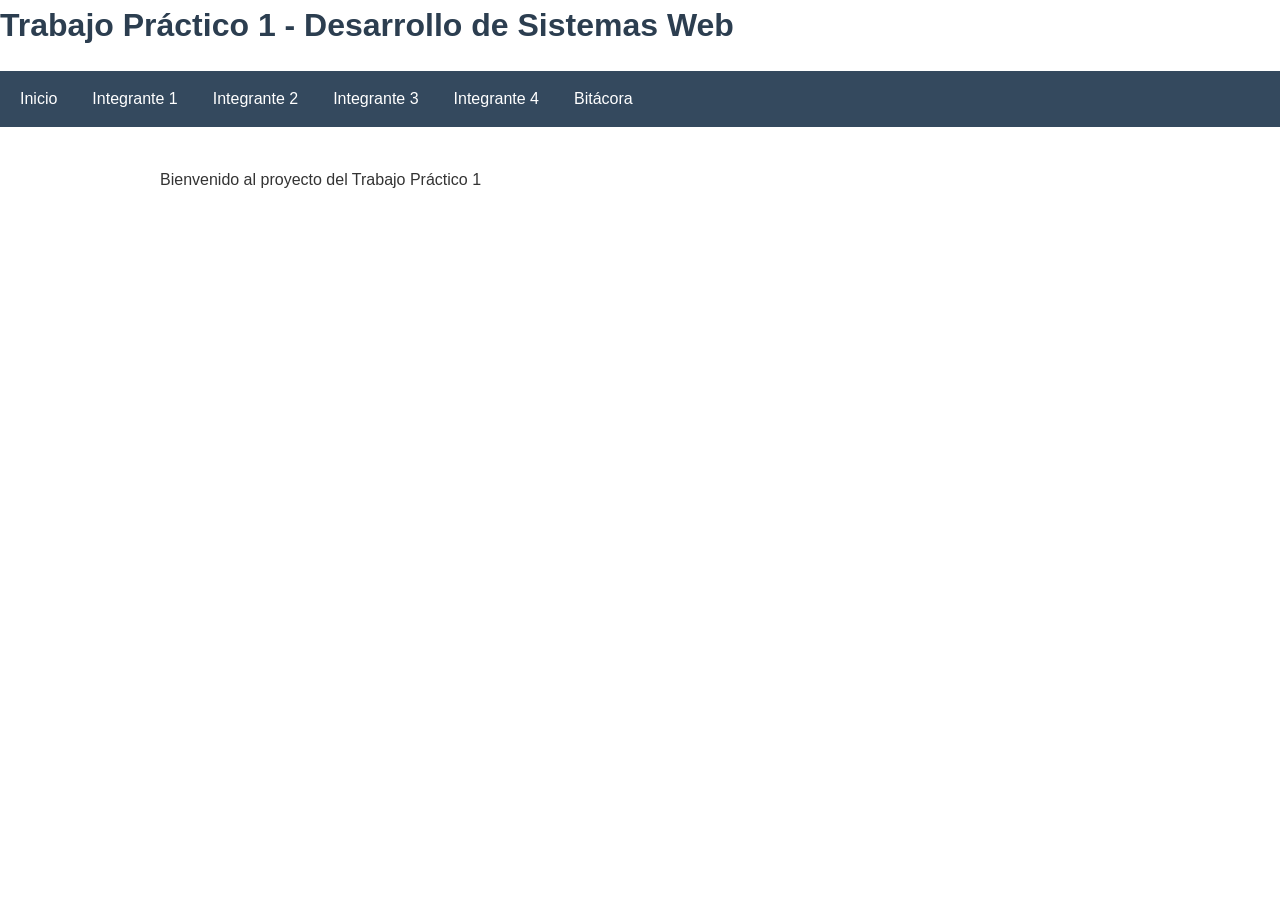
==== index.html @ bfe635d2 "chore: inicializa estructura del proyecto" ====
<!DOCTYPE html>
<html lang="es">
<head>
    <meta charset="UTF-8">
    <meta name="viewport" content="width=device-width, initial-scale=1.0">
    <title>TP1 - Desarrollo de Sistemas Web - Frontend</title>
    <link rel="stylesheet" href="css/style.css">
</head>
<body>
    <h1>Trabajo Práctico 1 - Desarrollo de Sistemas Web</h1>
    <nav>
        <ul>
            <li><a href="index.html">Inicio</a></li>
            <li><a href="integrante1.html">Integrante 1</a></li>
            <li><a href="integrante2.html">Integrante 2</a></li>
            <li><a href="integrante3.html">Integrante 3</a></li>
            <li><a href="integrante4.html">Integrante 4</a></li>
            <li><a href="bitacora.html">Bitácora</a></li>
        </ul>
    </nav>
    <main>
        <p>Bienvenido al proyecto del Trabajo Práctico 1</p>
    </main>
    <script src="js/script.js"></script>
</body>
</html>
---- css/style.css ----
/* Estilos generales */
* {
    margin: 0;
    padding: 0;
    box-sizing: border-box;
}

body {
    font-family: Arial, sans-serif;
    line-height: 1.6;
    color: #333;
}

h1 {
    color: #2c3e50;
    margin-bottom: 20px;
}

h2 {
    color: #34495e;
    margin-top: 20px;
    margin-bottom: 10px;
}

nav {
    background-color: #34495e;
    padding: 10px;
    margin-bottom: 20px;
}

nav ul {
    list-style: none;
    display: flex;
    flex-wrap: wrap;
}

nav li {
    margin-right: 15px;
}

nav a {
    color: white;
    text-decoration: none;
    padding: 5px 10px;
    display: inline-block;
}

nav a:hover {
    background-color: #2c3e50;
    border-radius: 3px;
}

main {
    max-width: 1000px;
    margin: 0 auto;
    padding: 20px;
}

p {
    margin-bottom: 15px;
}
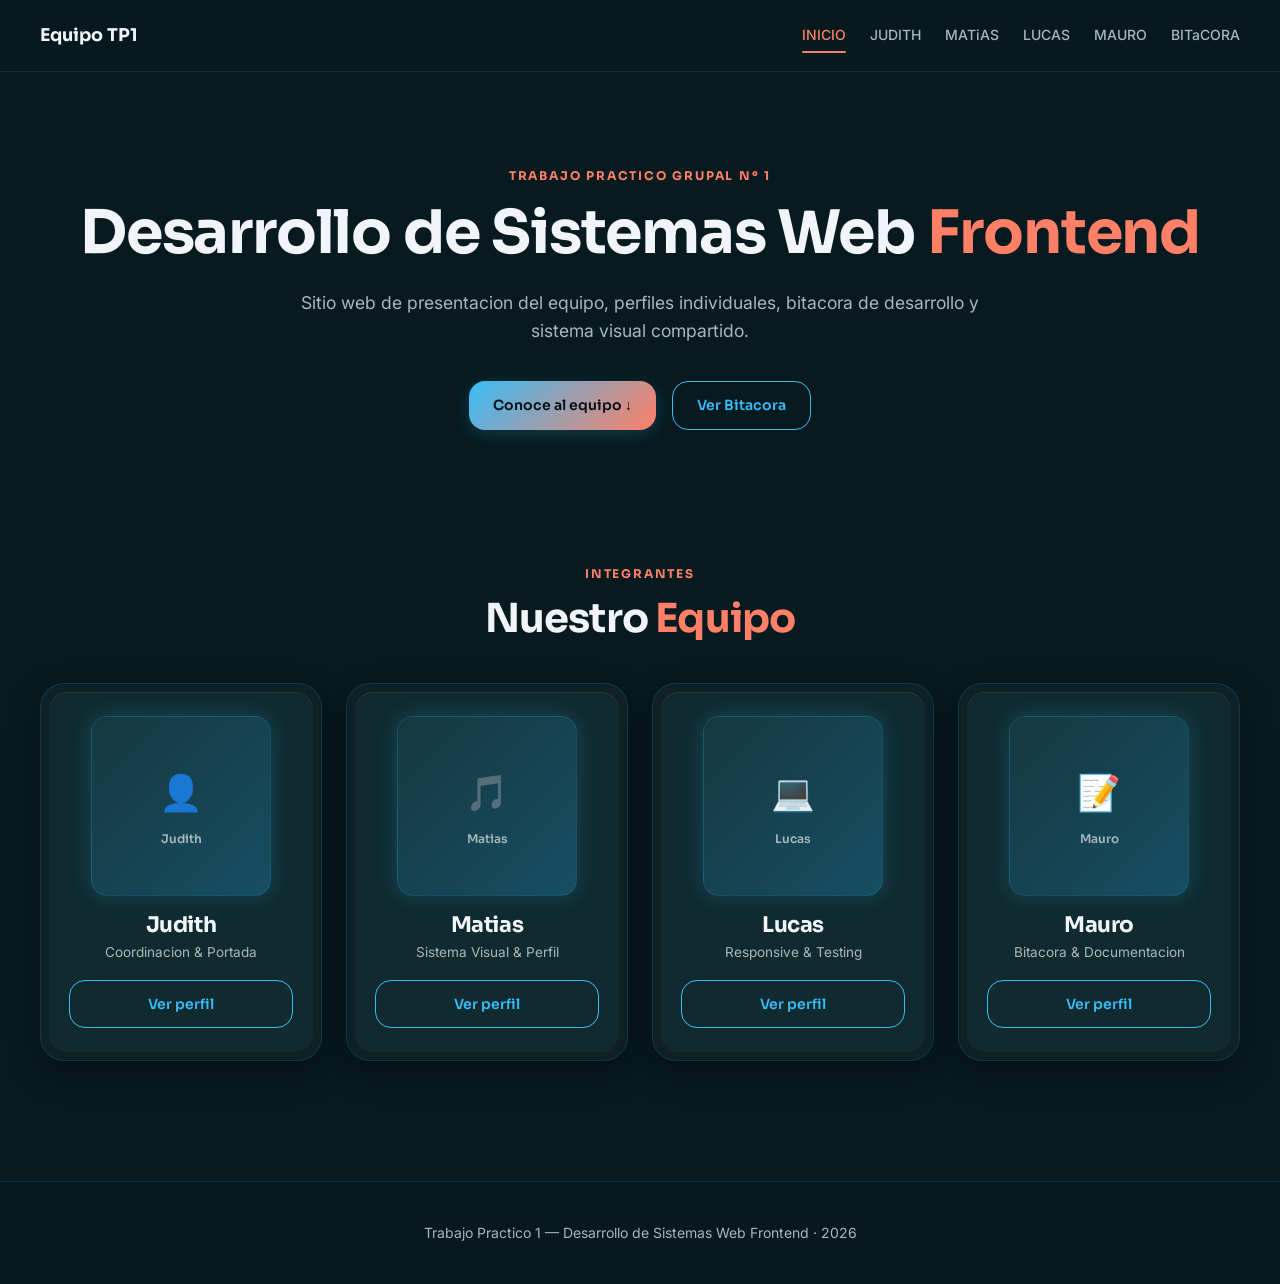
==== commit 439192bb: "style: agregar configuración general de css - Se añadieron los estilos globales del proyecto. - Se m" ====
--- a/index.html
+++ b/index.html
@@ -4,23 +4,141 @@
     <meta charset="UTF-8">
     <meta name="viewport" content="width=device-width, initial-scale=1.0">
     <title>TP1 - Desarrollo de Sistemas Web - Frontend</title>
+
+    <!-- Google Fonts preconnect & stylesheet links -->
+    <link rel="preconnect" href="https://fonts.googleapis.com">
+    <link rel="preconnect" href="https://fonts.gstatic.com" crossorigin>
+    <link href="https://fonts.googleapis.com/css2?family=Inter:wght@300;400;500;600;700&family=Sora:wght@400;600;700;800&display=swap" rel="stylesheet">
+
+    <!-- Estilos principales CSS -->
     <link rel="stylesheet" href="css/style.css">
 </head>
 <body>
-    <h1>Trabajo Práctico 1 - Desarrollo de Sistemas Web</h1>
-    <nav>
-        <ul>
-            <li><a href="index.html">Inicio</a></li>
-            <li><a href="integrante1.html">Integrante 1</a></li>
-            <li><a href="integrante2.html">Integrante 2</a></li>
-            <li><a href="integrante3.html">Integrante 3</a></li>
-            <li><a href="integrante4.html">Integrante 4</a></li>
-            <li><a href="bitacora.html">Bitácora</a></li>
-        </ul>
+
+    <!-- Navegacion Sticky Glass -->
+    <nav class="navbar">
+        <div class="container navbar-content">
+            <div class="nav-brand">
+                Equipo TP1
+            </div>
+            <div class="nav-links">
+                <a href="index.html" class="active">INICIO</a>
+                <a href="judith.html">JUDITH</a>
+                <a href="matias.html">MATiAS</a>
+                <a href="lucas.html">LUCAS</a>
+                <a href="mauro.html">MAURO</a>
+                <a href="bitacora.html">BITaCORA</a>
+            </div>
+        </div>
     </nav>
-    <main>
-        <p>Bienvenido al proyecto del Trabajo Práctico 1</p>
+
+    <!-- Contenido Principal -->
+    <main class="container">
+
+        <!-- Hero de Portada -->
+        <section class="hero-section">
+            <span class="eyebrow">Trabajo Practico Grupal nº 1</span>
+            <h1 class="hero-title">Desarrollo de Sistemas Web <span class="text-accent">Frontend</span></h1>
+            <p class="hero-description">
+                Sitio web de presentacion del equipo, perfiles individuales, bitacora de desarrollo y sistema visual compartido.
+            </p>
+            <div class="hero-actions">
+                <a href="#equipo" class="btn btn-primary">Conoce al equipo ↓</a>
+                <a href="bitacora.html" class="btn btn-secondary">Ver Bitacora</a>
+            </div>
+        </section>
+
+        <!-- Tarjetas del Equipo -->
+        <section id="equipo">
+            <div class="section-header section-header-center">
+                <span class="eyebrow">Integrantes</span>
+                <h2>Nuestro <span class="text-accent">Equipo</span></h2>
+            </div>
+
+            <div class="team-grid">
+
+                <!-- Tarjeta Integrante 1: Judith -->
+                <article class="double-bezel">
+                    <div class="double-bezel-inner member-card-content">
+                        <div class="member-avatar-slot">
+                            <!-- Si existe la imagen en img/judith.png o img/integrante1.png descomentar la etiqueta img -->
+                            <!-- <img src="img/judith.png" alt="Fotografia de Judith" class="member-avatar-img"> -->
+                            <div class="member-avatar-icon">👤</div>
+                            <span class="member-avatar-label">Judith</span>
+                        </div>
+                        <div>
+                            <h3 class="member-name">Judith</h3>
+                            <p class="member-role">Coordinacion & Portada</p>
+                        </div>
+                        <a href="judith.html" class="btn btn-secondary btn-full">Ver perfil</a>
+                    </div>
+                </article>
+
+                <!-- Tarjeta Integrante 2: Matias -->
+                <article class="double-bezel">
+                    <div class="double-bezel-inner member-card-content">
+                        <div class="member-avatar-slot">
+                            <!-- Si existe la imagen en img/matias.png o img/integrante2.png descomentar la etiqueta img -->
+                            <!-- <img src="img/matias.png" alt="Fotografia de Matias" class="member-avatar-img"> -->
+                            <div class="member-avatar-icon">🎵</div>
+                            <span class="member-avatar-label">Matias</span>
+                        </div>
+                        <div>
+                            <h3 class="member-name">Matias</h3>
+                            <p class="member-role">Sistema Visual & Perfil</p>
+                        </div>
+                        <a href="matias.html" class="btn btn-secondary btn-full">Ver perfil</a>
+                    </div>
+                </article>
+
+                <!-- Tarjeta Integrante 3: Lucas -->
+                <article class="double-bezel">
+                    <div class="double-bezel-inner member-card-content">
+                        <div class="member-avatar-slot">
+                            <!-- Si existe la imagen en img/lucas.png o img/integrante3.png descomentar la etiqueta img -->
+                            <!-- <img src="img/lucas.png" alt="Fotografia de Lucas" class="member-avatar-img"> -->
+                            <div class="member-avatar-icon">💻</div>
+                            <span class="member-avatar-label">Lucas</span>
+                        </div>
+                        <div>
+                            <h3 class="member-name">Lucas</h3>
+                            <p class="member-role">Responsive & Testing</p>
+                        </div>
+                        <a href="lucas.html" class="btn btn-secondary btn-full">Ver perfil</a>
+                    </div>
+                </article>
+
+                <!-- Tarjeta Integrante 4: Mauro -->
+                <article class="double-bezel">
+                    <div class="double-bezel-inner member-card-content">
+                        <div class="member-avatar-slot">
+                            <!-- Si existe la imagen en img/mauro.png o img/integrante4.png descomentar la etiqueta img -->
+                            <!-- <img src="img/mauro.png" alt="Fotografia de Mauro" class="member-avatar-img"> -->
+                            <div class="member-avatar-icon">📝</div>
+                            <span class="member-avatar-label">Mauro</span>
+                        </div>
+                        <div>
+                            <h3 class="member-name">Mauro</h3>
+                            <p class="member-role">Bitacora & Documentacion</p>
+                        </div>
+                        <a href="mauro.html" class="btn btn-secondary btn-full">Ver perfil</a>
+                    </div>
+                </article>
+
+            </div>
+        </section>
+
     </main>
+
+    <!-- Footer -->
+    <footer>
+        <div class="container footer-content">
+            <p class="footer-credits">
+                Trabajo Practico 1 — Desarrollo de Sistemas Web Frontend · 2026
+            </p>
+        </div>
+    </footer>
+
     <script src="js/script.js"></script>
 </body>
 </html>
--- a/css/style.css
+++ b/css/style.css
@@ -1,61 +1,513 @@
-/* Estilos generales */
-* {
+/* Imports de Google Fonts */
+@import url('https://fonts.googleapis.com/css2?family=Inter:wght@300;400;500;600;700&family=Sora:wght@400;600;700;800&display=swap');
+
+/* --------------------------------------------------------------------------
+   1. Variables globales (:root) — Tokens compartidos para todo el equipo
+   -------------------------------------------------------------------------- */
+:root {
+    /* Paleta de colores principal */
+    --color-bg: #071A1F;
+    --color-surface: #102A30;
+    --color-surface-hover: #163840;
+    --color-blue: #38BDF8;
+    --color-coral: #FF8066;
+    --color-text: #F1F5F9;
+    --color-text-secondary: #A7B8BA;
+    --color-blue-dark: #164E63;
+    --color-coral-dark: #C95F50;
+
+    /* Acentos & sombras */
+    --color-border: rgba(56, 189, 248, 0.15);
+    --color-border-subtle: rgba(241, 245, 249, 0.08);
+    --shadow-glow-blue: 0 0 25px rgba(56, 189, 248, 0.2);
+    --shadow-glow-coral: 0 0 25px rgba(255, 128, 102, 0.25);
+    --shadow-card: 0 12px 32px rgba(0, 0, 0, 0.35);
+
+    /* Tipografia */
+    --font-title: 'Sora', sans-serif;
+    --font-body: 'Inter', sans-serif;
+
+    /* Bordes y esquinas */
+    --radius-small: 8px;
+    --radius-medium: 16px;
+    --radius-large: 24px;
+    --radius-pill: 9999px;
+
+    /* Transiciones */
+    --transition-fast: 200ms ease;
+    --transition-normal: 300ms cubic-bezier(0.16, 1, 0.3, 1);
+    --transition-slow: 500ms cubic-bezier(0.16, 1, 0.3, 1);
+
+    /* Dimensiones */
+    --max-width: 1200px;
+    --navbar-height: 72px;
+}
+
+/* --------------------------------------------------------------------------
+   2. Reset & Estilos Base
+   -------------------------------------------------------------------------- */
+*, *::before, *::after {
     margin: 0;
     padding: 0;
     box-sizing: border-box;
 }
 
+html {
+    scroll-behavior: smooth;
+    scroll-padding-top: var(--navbar-height);
+    overflow-x: hidden;
+}
+
 body {
-    font-family: Arial, sans-serif;
+    background-color: var(--color-bg);
+    color: var(--color-text);
+    font-family: var(--font-body);
+    font-size: 16px;
     line-height: 1.6;
-    color: #333;
+    -webkit-font-smoothing: antialiased;
+    -moz-osx-font-smoothing: grayscale;
+    overflow-x: hidden;
+    min-height: 100dvh;
+}
+
+/* Seleccion de texto */
+::selection {
+    background-color: var(--color-blue);
+    color: var(--color-bg);
+}
+
+/* Contenedor principal responsive */
+.container {
+    width: min(90%, var(--max-width));
+    margin: 0 auto;
+}
+
+/* --------------------------------------------------------------------------
+   3. Tipografia & Jerarquia Compartida
+   -------------------------------------------------------------------------- */
+h1, h2, h3, h4, h5, h6 {
+    font-family: var(--font-title);
+    color: var(--color-text);
+    line-height: 1.2;
+    font-weight: 700;
+    letter-spacing: -0.02em;
 }
 
 h1 {
-    color: #2c3e50;
+    font-size: clamp(2.25rem, 5vw, 3.75rem);
+}
+
+h2 {
+    font-size: clamp(1.75rem, 3.5vw, 2.5rem);
+}
+
+h3 {
+    font-size: clamp(1.25rem, 2.5vw, 1.75rem);
+}
+
+p {
+    color: var(--color-text-secondary);
+}
+
+a {
+    color: inherit;
+    text-decoration: none;
+}
+
+.text-accent {
+    color: var(--color-coral);
+}
+
+.text-blue {
+    color: var(--color-blue);
+}
+
+/* Etiquetas destacadas (Eyebrow / Badges) */
+.eyebrow {
+    display: inline-flex;
+    align-items: center;
+    gap: 8px;
+    font-family: var(--font-title);
+    font-size: 0.75rem;
+    font-weight: 700;
+    text-transform: uppercase;
+    letter-spacing: 0.15em;
+    color: var(--color-coral);
+    margin-bottom: 12px;
+}
+
+/* --------------------------------------------------------------------------
+   4. Componente Navbar (Sticky & Glass)
+   -------------------------------------------------------------------------- */
+.navbar {
+    position: sticky;
+    top: 0;
+    z-index: 100;
+    height: var(--navbar-height);
+    background-color: rgba(7, 26, 31, 0.85);
+    backdrop-filter: blur(16px);
+    -webkit-backdrop-filter: blur(16px);
+    border-bottom: 1px solid var(--color-border);
+    transition: background-color var(--transition-fast);
+}
+
+.navbar-content {
+    display: flex;
+    align-items: center;
+    justify-content: space-between;
+    height: 100%;
+}
+
+.nav-brand {
+    font-family: var(--font-title);
+    font-weight: 700;
+    font-size: 1.1rem;
+    color: var(--color-text);
+}
+
+.nav-back {
+    display: inline-flex;
+    align-items: center;
+    gap: 8px;
+    font-family: var(--font-title);
+    font-size: 0.875rem;
+    font-weight: 600;
+    color: var(--color-blue);
+    padding: 8px 16px;
+    border-radius: var(--radius-pill);
+    border: 1px solid rgba(56, 189, 248, 0.25);
+    background-color: rgba(56, 189, 248, 0.05);
+    transition: all var(--transition-fast);
+}
+
+.nav-back:hover {
+    background-color: var(--color-blue-dark);
+    color: var(--color-text);
+    border-color: var(--color-blue);
+    transform: translateX(-3px);
+}
+
+.nav-links {
+    display: flex;
+    align-items: center;
+    gap: 24px;
+    list-style: none;
+}
+
+.nav-links a {
+    font-family: var(--font-body);
+    font-size: 0.875rem;
+    font-weight: 500;
+    color: var(--color-text-secondary);
+    transition: color var(--transition-fast);
+    position: relative;
+    padding: 4px 0;
+}
+
+.nav-links a:hover,
+.nav-links a.active {
+    color: var(--color-coral);
+}
+
+.nav-links a::after {
+    content: '';
+    position: absolute;
+    bottom: -2px;
+    left: 0;
+    width: 0%;
+    height: 2px;
+    background-color: var(--color-coral);
+    border-radius: 2px;
+    transition: width var(--transition-fast);
+}
+
+.nav-links a:hover::after,
+.nav-links a.active::after {
+    width: 100%;
+}
+
+/* --------------------------------------------------------------------------
+   5. Botones (CTA Architecture)
+   -------------------------------------------------------------------------- */
+.btn {
+    display: inline-flex;
+    align-items: center;
+    justify-content: center;
+    gap: 10px;
+    padding: 12px 24px;
+    border-radius: var(--radius-medium);
+    font-family: var(--font-title);
+    font-size: 0.875rem;
+    font-weight: 600;
+    cursor: pointer;
+    border: none;
+    outline: none;
+    transition: transform var(--transition-fast), box-shadow var(--transition-fast), background var(--transition-fast);
+}
+
+.btn-primary {
+    background: linear-gradient(135deg, var(--color-blue), var(--color-coral));
+    color: #040F13;
+    box-shadow: 0 4px 16px rgba(56, 189, 248, 0.2);
+}
+
+.btn-primary:hover {
+    transform: translateY(-2px);
+    box-shadow: var(--shadow-glow-coral);
+}
+
+.btn-secondary {
+    background: transparent;
+    color: var(--color-blue);
+    border: 1px solid var(--color-blue);
+}
+
+.btn-secondary:hover {
+    background-color: var(--color-blue-dark);
+    color: var(--color-text);
+}
+
+.btn-full {
+    width: 100%;
+}
+
+/* --------------------------------------------------------------------------
+   6. Secciones Generales & Double-Bezel Cards
+   -------------------------------------------------------------------------- */
+section {
+    padding: 80px 0;
+    position: relative;
+}
+
+.section-header {
+    margin-bottom: 40px;
+}
+
+.section-header-center {
+    text-align: center;
+}
+
+.section-header h2 span {
+    color: var(--color-coral);
+}
+
+/* Hero en Portada */
+.hero-section {
+    text-align: center;
+    padding: 90px 0 50px 0;
+}
+
+.hero-title {
     margin-bottom: 20px;
 }
 
-h2 {
-    color: #34495e;
-    margin-top: 20px;
-    margin-bottom: 10px;
-}
-
-nav {
-    background-color: #34495e;
-    padding: 10px;
-    margin-bottom: 20px;
-}
-
-nav ul {
-    list-style: none;
+.hero-description {
+    max-width: 680px;
+    margin: 0 auto 36px auto;
+    font-size: 1.1rem;
+}
+
+.hero-actions {
     display: flex;
+    gap: 16px;
+    justify-content: center;
     flex-wrap: wrap;
 }
 
-nav li {
-    margin-right: 15px;
-}
-
-nav a {
-    color: white;
-    text-decoration: none;
-    padding: 5px 10px;
-    display: inline-block;
-}
-
-nav a:hover {
-    background-color: #2c3e50;
-    border-radius: 3px;
-}
-
-main {
-    max-width: 1000px;
-    margin: 0 auto;
-    padding: 20px;
-}
-
-p {
-    margin-bottom: 15px;
-}
+/* Arquitectura "Double-Bezel" para contenedores premium */
+.double-bezel {
+    background-color: rgba(255, 255, 255, 0.03);
+    border: 1px solid var(--color-border);
+    border-radius: var(--radius-large);
+    padding: 8px;
+    box-shadow: var(--shadow-card);
+    transition: border-color var(--transition-normal);
+}
+
+.double-bezel-inner {
+    background-color: var(--color-surface);
+    border-radius: calc(var(--radius-large) - 6px);
+    padding: 32px;
+    box-shadow: inset 0 1px 1px rgba(255, 255, 255, 0.08);
+}
+
+/* --------------------------------------------------------------------------
+   7. Tarjetas de Integrantes (Reutilizable en Portada / Equipo)
+   -------------------------------------------------------------------------- */
+.team-grid {
+    display: grid;
+    grid-template-columns: repeat(auto-fit, minmax(250px, 1fr));
+    gap: 24px;
+}
+
+.member-card-content {
+    display: flex;
+    flex-direction: column;
+    align-items: center;
+    text-align: center;
+    padding: 24px 20px;
+    gap: 16px;
+}
+
+.member-avatar-slot {
+    width: 100%;
+    aspect-ratio: 1 / 1;
+    max-width: 180px;
+    border-radius: var(--radius-medium);
+    overflow: hidden;
+    background: linear-gradient(135deg, var(--color-surface-hover), var(--color-blue-dark));
+    border: 1px solid var(--color-border);
+    display: flex;
+    flex-direction: column;
+    align-items: center;
+    justify-content: center;
+    gap: 8px;
+    box-shadow: var(--shadow-glow-blue);
+    transition: transform var(--transition-normal), border-color var(--transition-normal);
+}
+
+.member-avatar-slot:hover {
+    transform: scale(1.03);
+    border-color: var(--color-coral);
+}
+
+.member-avatar-img {
+    width: 100%;
+    height: 100%;
+    object-fit: cover;
+    display: block;
+}
+
+.member-avatar-icon {
+    font-size: 2.2rem;
+    color: var(--color-blue);
+}
+
+.member-avatar-label {
+    font-family: var(--font-title);
+    font-size: 0.75rem;
+    font-weight: 600;
+    color: var(--color-text-secondary);
+}
+
+.member-name {
+    font-size: 1.35rem;
+    margin-bottom: 4px;
+}
+
+.member-role {
+    font-size: 0.85rem;
+    color: var(--color-text-secondary);
+}
+
+/* --------------------------------------------------------------------------
+   8. Footer Compartido
+   -------------------------------------------------------------------------- */
+footer {
+    border-top: 1px solid var(--color-border);
+    background-color: rgba(7, 26, 31, 0.95);
+    padding: 40px 0;
+    margin-top: 40px;
+}
+
+.footer-content {
+    display: flex;
+    flex-direction: column;
+    align-items: center;
+    justify-content: center;
+    gap: 20px;
+    text-align: center;
+}
+
+.btn-top {
+    display: inline-flex;
+    align-items: center;
+    gap: 8px;
+    font-family: var(--font-title);
+    font-size: 0.85rem;
+    font-weight: 600;
+    color: var(--color-coral);
+    padding: 10px 20px;
+    border-radius: var(--radius-pill);
+    border: 1px solid var(--color-coral);
+    background-color: transparent;
+    transition: all var(--transition-fast);
+    cursor: pointer;
+}
+
+.btn-top:hover {
+    background-color: var(--color-coral-dark);
+    color: var(--color-text);
+    transform: translateY(-3px);
+}
+
+.footer-credits {
+    font-size: 0.875rem;
+    color: var(--color-text-secondary);
+}
+
+/* --------------------------------------------------------------------------
+   9. Breakpoints Generales (400px, 900px, 1200px)
+   -------------------------------------------------------------------------- */
+
+/* Desktop Amplio (>= 1200px) */
+@media (min-width: 1200px) {
+    .container {
+        width: 1200px;
+    }
+}
+
+/* Tablet / Movil Grande (<= 900px) */
+@media (max-width: 900px) {
+    section {
+        padding: 60px 0;
+    }
+
+    .hero-section {
+        padding: 60px 0 36px 0;
+    }
+
+    .nav-links {
+        gap: 16px;
+    }
+}
+
+/* Movil Pequeño (<= 400px) */
+@media (max-width: 400px) {
+    :root {
+        --navbar-height: 64px;
+    }
+
+    body {
+        font-size: 15px;
+    }
+
+    section {
+        padding: 44px 0;
+    }
+
+    .hero-section {
+        padding: 44px 0 24px 0;
+    }
+
+    .container {
+        width: 92%;
+    }
+
+    .nav-back {
+        padding: 6px 12px;
+        font-size: 0.78rem;
+    }
+
+    .nav-links {
+        gap: 8px;
+    }
+
+    .nav-links a {
+        font-size: 0.75rem;
+    }
+
+    .double-bezel-inner {
+        padding: 20px 16px;
+    }
+}
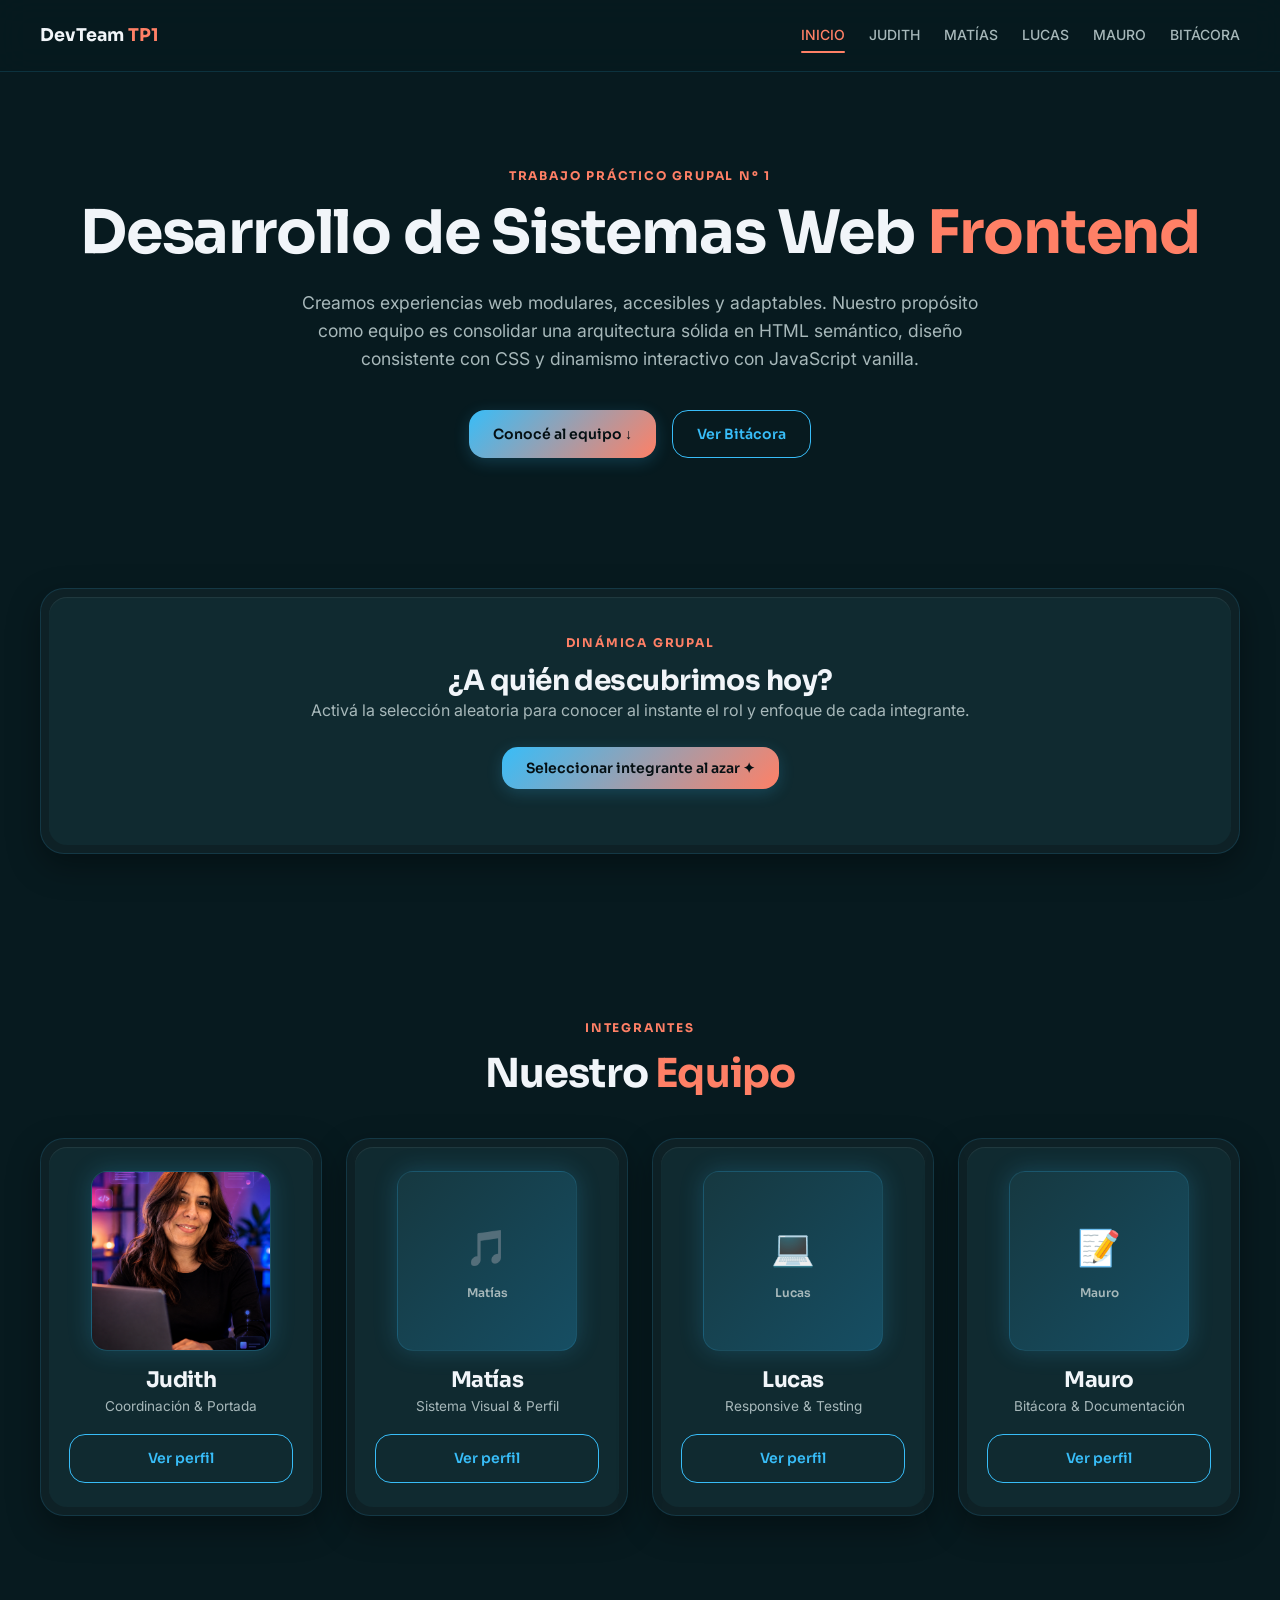
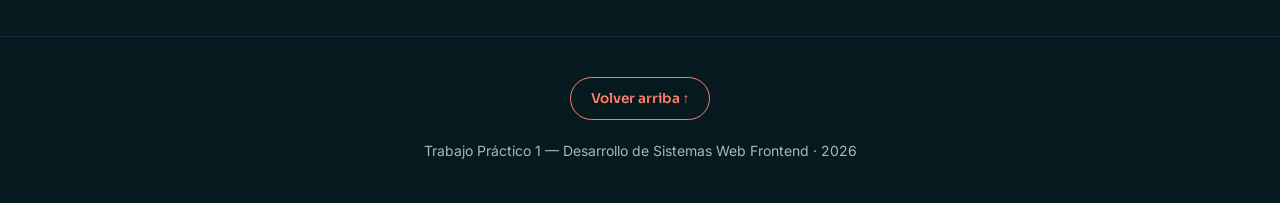
==== commit e4ec5d67: "feat: incorpora maquetacion de portada y perfil individual de Judith con logica JS" ====
--- a/index.html
+++ b/index.html
@@ -3,31 +3,29 @@
 <head>
     <meta charset="UTF-8">
     <meta name="viewport" content="width=device-width, initial-scale=1.0">
-    <title>TP1 - Desarrollo de Sistemas Web - Frontend</title>
+    <title>DevTeam | Desarrollo de Sistemas Web - Frontend</title>
 
-    <!-- Google Fonts preconnect & stylesheet links -->
+    <!-- Google Fonts -->
     <link rel="preconnect" href="https://fonts.googleapis.com">
     <link rel="preconnect" href="https://fonts.gstatic.com" crossorigin>
     <link href="https://fonts.googleapis.com/css2?family=Inter:wght@300;400;500;600;700&family=Sora:wght@400;600;700;800&display=swap" rel="stylesheet">
 
-    <!-- Estilos principales CSS -->
+    <!-- Estilos CSS compartidos -->
     <link rel="stylesheet" href="css/style.css">
 </head>
-<body>
+<body id="top">
 
-    <!-- Navegacion Sticky Glass -->
+    <!-- Navegación Sticky Glass -->
     <nav class="navbar">
         <div class="container navbar-content">
-            <div class="nav-brand">
-                Equipo TP1
-            </div>
+            <a href="index.html" class="nav-brand">DevTeam <span class="text-accent">TP1</span></a>
             <div class="nav-links">
                 <a href="index.html" class="active">INICIO</a>
                 <a href="judith.html">JUDITH</a>
-                <a href="matias.html">MATiAS</a>
+                <a href="matias.html">MATÍAS</a>
                 <a href="lucas.html">LUCAS</a>
                 <a href="mauro.html">MAURO</a>
-                <a href="bitacora.html">BITaCORA</a>
+                <a href="bitacora.html">BITÁCORA</a>
             </div>
         </div>
     </nav>
@@ -37,14 +35,32 @@
 
         <!-- Hero de Portada -->
         <section class="hero-section">
-            <span class="eyebrow">Trabajo Practico Grupal nº 1</span>
+            <span class="eyebrow">Trabajo Práctico Grupal Nº 1</span>
             <h1 class="hero-title">Desarrollo de Sistemas Web <span class="text-accent">Frontend</span></h1>
             <p class="hero-description">
-                Sitio web de presentacion del equipo, perfiles individuales, bitacora de desarrollo y sistema visual compartido.
+                Creamos experiencias web modulares, accesibles y adaptables. Nuestro propósito como equipo es consolidar una arquitectura sólida en HTML semántico, diseño consistente con CSS y dinamismo interactivo con JavaScript vanilla.
             </p>
             <div class="hero-actions">
-                <a href="#equipo" class="btn btn-primary">Conoce al equipo ↓</a>
-                <a href="bitacora.html" class="btn btn-secondary">Ver Bitacora</a>
+                <a href="#equipo" class="btn btn-primary">Conocé al equipo ↓</a>
+                <a href="bitacora.html" class="btn btn-secondary">Ver Bitácora</a>
+            </div>
+        </section>
+
+        <!-- Interacción JS de Portada -->
+        <section class="spotlight-interactive-section">
+            <div class="double-bezel">
+                <div class="double-bezel-inner" style="text-align: center;">
+                    <span class="eyebrow">Dinámica Grupal</span>
+                    <h3>¿A quién descubrimos hoy?</h3>
+                    <p style="margin-bottom: 24px;">Activá la selección aleatoria para conocer al instante el rol y enfoque de cada integrante.</p>
+                    
+                    <button id="btn-random-member" class="btn btn-primary" type="button">
+                        Seleccionar integrante al azar ✦
+                    </button>
+
+                    <!-- Salida del script JS -->
+                    <div id="random-member-display" style="margin-top: 24px;" aria-live="polite"></div>
+                </div>
             </div>
         </section>
 
@@ -57,47 +73,42 @@
 
             <div class="team-grid">
 
-                <!-- Tarjeta Integrante 1: Judith -->
+                <!-- Integrante 1: Judith -->
                 <article class="double-bezel">
                     <div class="double-bezel-inner member-card-content">
                         <div class="member-avatar-slot">
-                            <!-- Si existe la imagen en img/judith.png o img/integrante1.png descomentar la etiqueta img -->
-                            <!-- <img src="img/judith.png" alt="Fotografia de Judith" class="member-avatar-img"> -->
-                            <div class="member-avatar-icon">👤</div>
-                            <span class="member-avatar-label">Judith</span>
+                            <img src="img/judith.png" alt="Avatar de Judith" class="member-avatar-img" onerror="this.style.display='none'; this.nextElementSibling.style.display='flex';">
                         </div>
                         <div>
                             <h3 class="member-name">Judith</h3>
-                            <p class="member-role">Coordinacion & Portada</p>
+                            <p class="member-role">Coordinación & Portada</p>
                         </div>
                         <a href="judith.html" class="btn btn-secondary btn-full">Ver perfil</a>
                     </div>
                 </article>
 
-                <!-- Tarjeta Integrante 2: Matias -->
+                <!-- Integrante 2: Matías -->
                 <article class="double-bezel">
                     <div class="double-bezel-inner member-card-content">
                         <div class="member-avatar-slot">
-                            <!-- Si existe la imagen en img/matias.png o img/integrante2.png descomentar la etiqueta img -->
-                            <!-- <img src="img/matias.png" alt="Fotografia de Matias" class="member-avatar-img"> -->
-                            <div class="member-avatar-icon">🎵</div>
-                            <span class="member-avatar-label">Matias</span>
+                            <img src="img/integrante2.png" alt="Avatar de Matías" class="member-avatar-img" onerror="this.style.display='none'; this.nextElementSibling.style.display='flex';">
+                            <div class="member-avatar-icon" style="display: none;">🎵</div>
+                            <span class="member-avatar-label">Matías</span>
                         </div>
                         <div>
-                            <h3 class="member-name">Matias</h3>
+                            <h3 class="member-name">Matías</h3>
                             <p class="member-role">Sistema Visual & Perfil</p>
                         </div>
                         <a href="matias.html" class="btn btn-secondary btn-full">Ver perfil</a>
                     </div>
                 </article>
 
-                <!-- Tarjeta Integrante 3: Lucas -->
+                <!-- Integrante 3: Lucas -->
                 <article class="double-bezel">
                     <div class="double-bezel-inner member-card-content">
                         <div class="member-avatar-slot">
-                            <!-- Si existe la imagen en img/lucas.png o img/integrante3.png descomentar la etiqueta img -->
-                            <!-- <img src="img/lucas.png" alt="Fotografia de Lucas" class="member-avatar-img"> -->
-                            <div class="member-avatar-icon">💻</div>
+                            <img src="img/integrante3.png" alt="Avatar de Lucas" class="member-avatar-img" onerror="this.style.display='none'; this.nextElementSibling.style.display='flex';">
+                            <div class="member-avatar-icon" style="display: none;">💻</div>
                             <span class="member-avatar-label">Lucas</span>
                         </div>
                         <div>
@@ -108,18 +119,17 @@
                     </div>
                 </article>
 
-                <!-- Tarjeta Integrante 4: Mauro -->
+                <!-- Integrante 4: Mauro -->
                 <article class="double-bezel">
                     <div class="double-bezel-inner member-card-content">
                         <div class="member-avatar-slot">
-                            <!-- Si existe la imagen en img/mauro.png o img/integrante4.png descomentar la etiqueta img -->
-                            <!-- <img src="img/mauro.png" alt="Fotografia de Mauro" class="member-avatar-img"> -->
-                            <div class="member-avatar-icon">📝</div>
+                            <img src="img/integrante4.png" alt="Avatar de Mauro" class="member-avatar-img" onerror="this.style.display='none'; this.nextElementSibling.style.display='flex';">
+                            <div class="member-avatar-icon" style="display: none;">📝</div>
                             <span class="member-avatar-label">Mauro</span>
                         </div>
                         <div>
                             <h3 class="member-name">Mauro</h3>
-                            <p class="member-role">Bitacora & Documentacion</p>
+                            <p class="member-role">Bitácora & Documentación</p>
                         </div>
                         <a href="mauro.html" class="btn btn-secondary btn-full">Ver perfil</a>
                     </div>
@@ -130,15 +140,16 @@
 
     </main>
 
-    <!-- Footer -->
+    <!-- Footer Compartido -->
     <footer>
         <div class="container footer-content">
+            <a href="#top" class="btn-top">Volver arriba ↑</a>
             <p class="footer-credits">
-                Trabajo Practico 1 — Desarrollo de Sistemas Web Frontend · 2026
+                Trabajo Práctico 1 — Desarrollo de Sistemas Web Frontend · 2026
             </p>
         </div>
     </footer>
 
     <script src="js/script.js"></script>
 </body>
-</html>
+</html>
--- a/css/style.css
+++ b/css/style.css
@@ -446,6 +446,43 @@
     color: var(--color-text-secondary);
 }
 
+/* Judith: --- Complemento: Resultado dinámico JS en Portada --- */
+.spotlight-box {
+    display: flex;
+    align-items: center;
+    gap: 20px;
+    background: var(--color-surface-hover);
+    border: 1px solid var(--color-border);
+    border-radius: var(--radius-medium);
+    padding: 20px;
+    max-width: 620px;
+    margin: 0 auto;
+    text-align: left;
+    box-shadow: var(--shadow-glow-blue);
+    animation: fadeIn 300ms ease;
+}
+
+.spotlight-box-img {
+    width: 72px;
+    height: 72px;
+    border-radius: var(--radius-small);
+    object-fit: cover;
+    border: 1px solid var(--color-blue);
+    flex-shrink: 0;
+}
+
+@keyframes fadeIn {
+    from { opacity: 0; transform: translateY(8px); }
+    to { opacity: 1; transform: translateY(0); }
+}
+
+@media (max-width: 600px) {
+    .spotlight-box {
+        flex-direction: column;
+        text-align: center;
+    }
+}
+
 /* --------------------------------------------------------------------------
    9. Breakpoints Generales (400px, 900px, 1200px)
    -------------------------------------------------------------------------- */
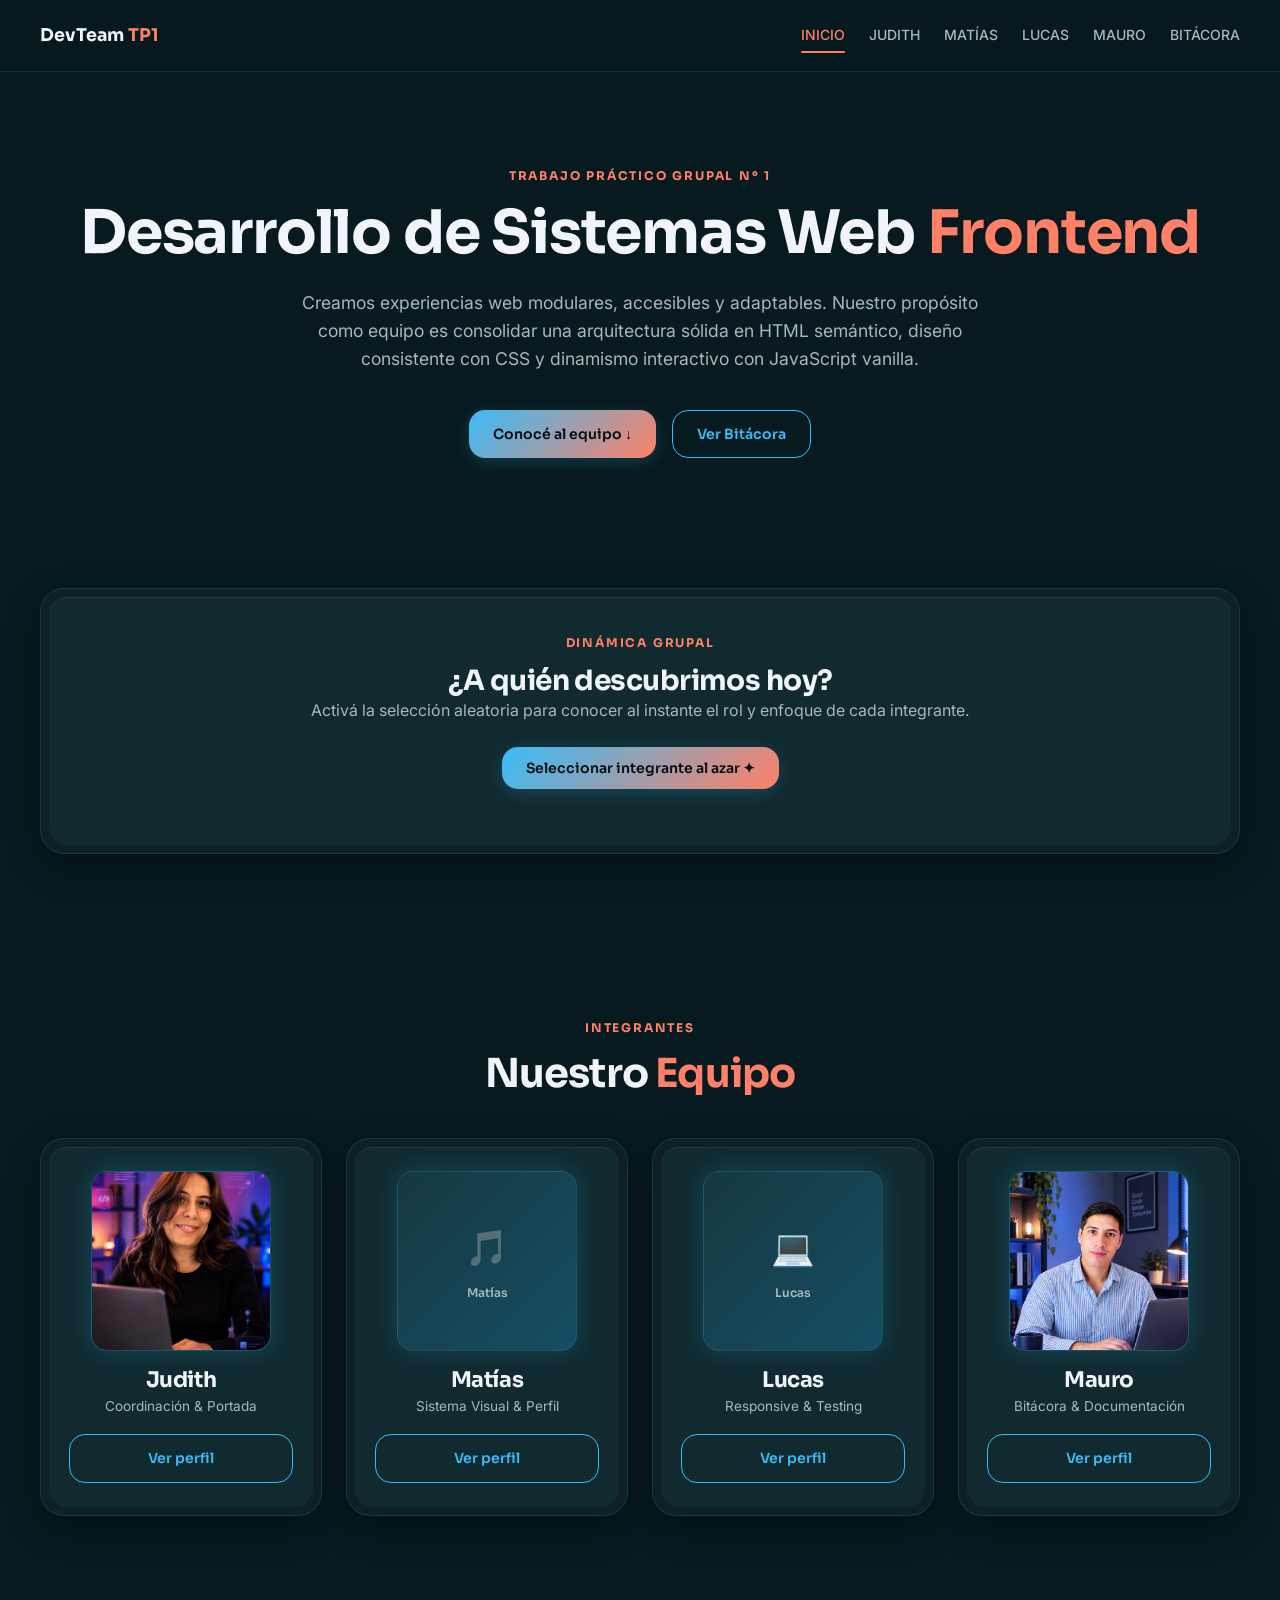
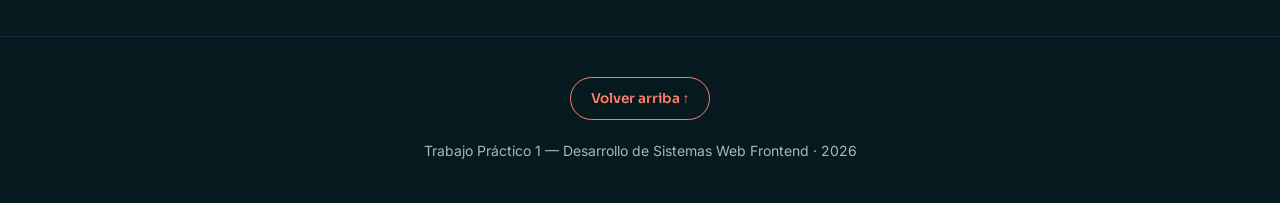
==== commit eec2aaa1: "fix: corrige espaciado del avatar en index y mauro" ====
--- a/index.html
+++ b/index.html
@@ -123,9 +123,9 @@
                 <article class="double-bezel">
                     <div class="double-bezel-inner member-card-content">
                         <div class="member-avatar-slot">
-                            <img src="img/integrante4.png" alt="Avatar de Mauro" class="member-avatar-img" onerror="this.style.display='none'; this.nextElementSibling.style.display='flex';">
+                            <img src="img/mauro.png" alt="Avatar de Mauro" class="member-avatar-img" onerror="this.style.display='none'; this.nextElementSibling.style.display='flex';">
                             <div class="member-avatar-icon" style="display: none;">📝</div>
-                            <span class="member-avatar-label">Mauro</span>
+                            <span class="member-avatar-label" style="display: none;">Mauro</span>
                         </div>
                         <div>
                             <h3 class="member-name">Mauro</h3>
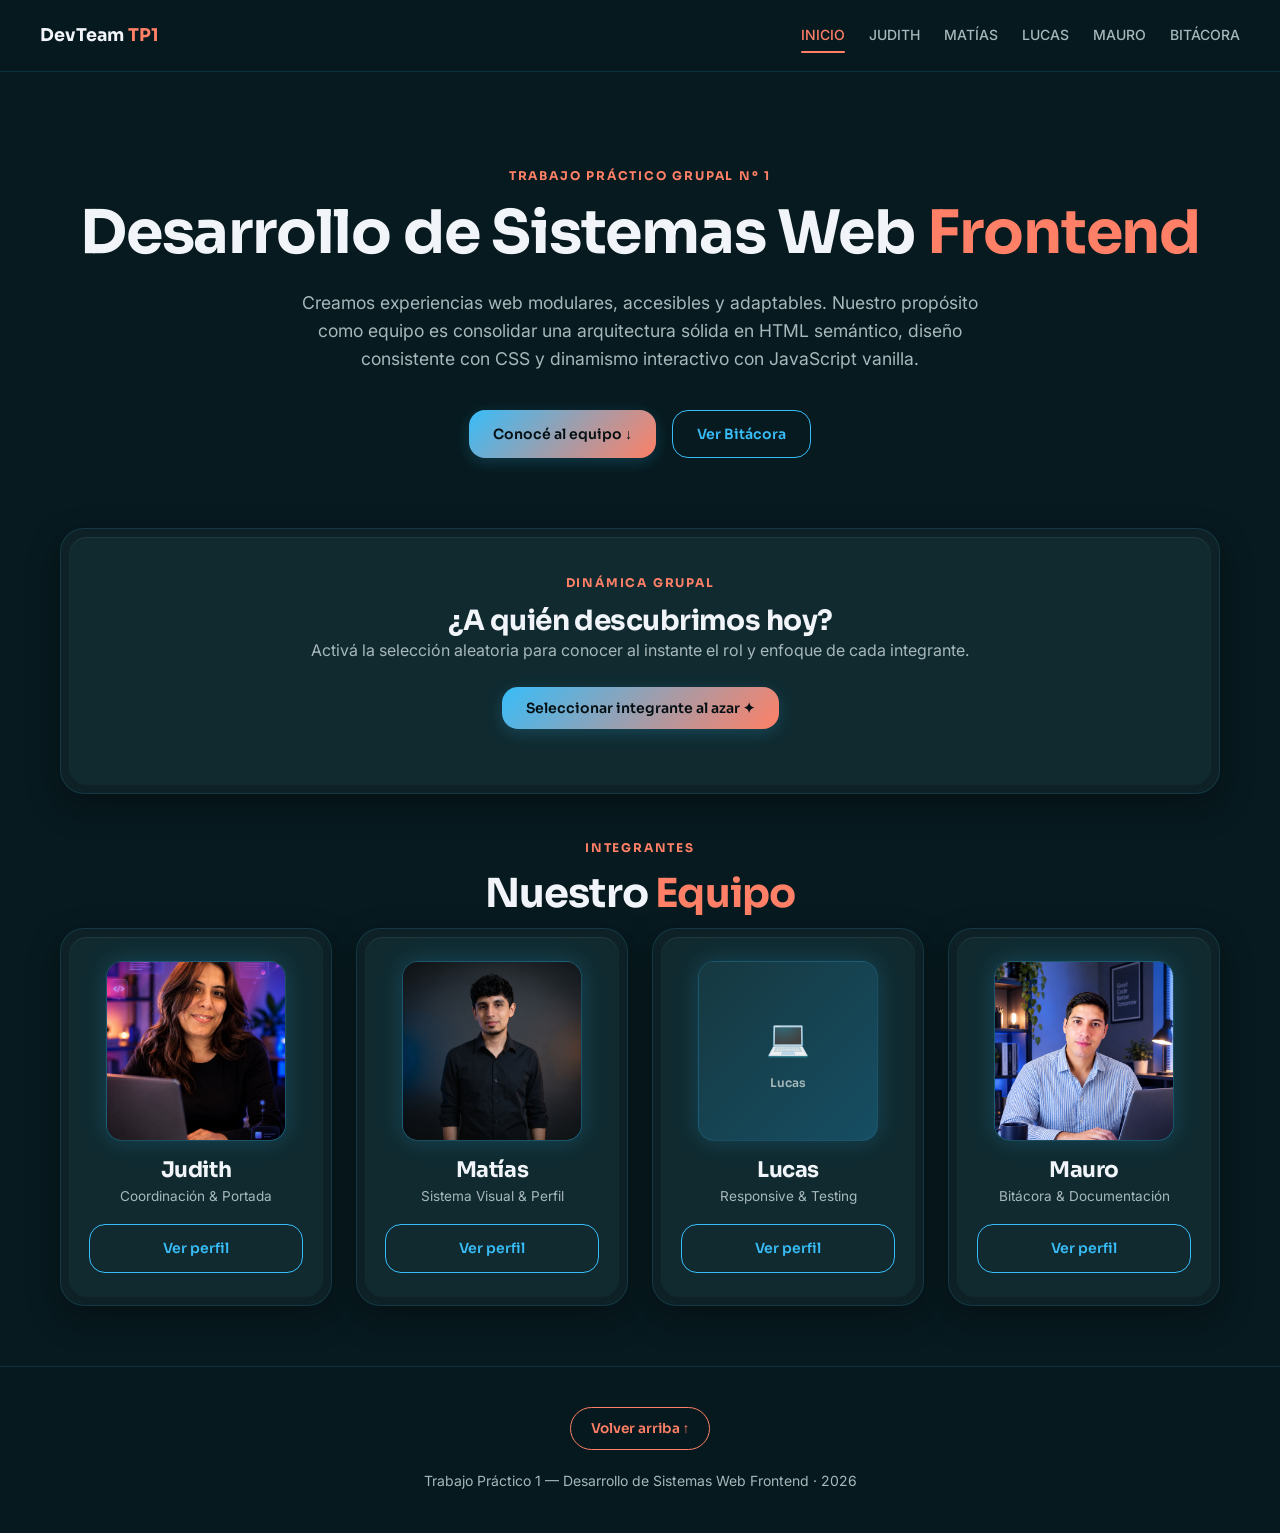
==== commit 838b5c43: "feat: agrega perfil matias agregado perfil de matias, con su funcion interactiva en js agregado de p" ====
--- a/index.html
+++ b/index.html
@@ -91,9 +91,7 @@
                 <article class="double-bezel">
                     <div class="double-bezel-inner member-card-content">
                         <div class="member-avatar-slot">
-                            <img src="img/integrante2.png" alt="Avatar de Matías" class="member-avatar-img" onerror="this.style.display='none'; this.nextElementSibling.style.display='flex';">
-                            <div class="member-avatar-icon" style="display: none;">🎵</div>
-                            <span class="member-avatar-label">Matías</span>
+                            <img src="img/matias.png" alt="Avatar de Matías" class="member-avatar-img" onerror="this.style.display='none'; this.nextElementSibling.style.display='flex';">
                         </div>
                         <div>
                             <h3 class="member-name">Matías</h3>
--- a/css/style.css
+++ b/css/style.css
@@ -1,6 +1,3 @@
-/* Imports de Google Fonts */
-@import url('https://fonts.googleapis.com/css2?family=Inter:wght@300;400;500;600;700&family=Sora:wght@400;600;700;800&display=swap');
-
 /* --------------------------------------------------------------------------
    1. Variables globales (:root) — Tokens compartidos para todo el equipo
    -------------------------------------------------------------------------- */
@@ -275,12 +272,12 @@
    6. Secciones Generales & Double-Bezel Cards
    -------------------------------------------------------------------------- */
 section {
-    padding: 80px 0;
+    padding: 20px;
     position: relative;
 }
 
 .section-header {
-    margin-bottom: 40px;
+    margin-bottom: 10px;
 }
 
 .section-header-center {
@@ -547,4 +544,326 @@
     .double-bezel-inner {
         padding: 20px 16px;
     }
-}+}
+
+/* --------------------------------------------------------------------------
+   10. Componentes Compartidos de Perfiles (Layout Global)
+   -------------------------------------------------------------------------- */
+.profile-section-hero {
+    padding: 20px 0 40px 0;
+}
+
+.profile-section {
+    padding: 20px 0;
+}
+
+.profile-section-dynamic {
+    padding: 30px 0 60px 0;
+}
+
+.profile-hero-layout {
+    display: flex;
+    flex-wrap: wrap;
+    gap: 36px;
+    align-items: center;
+}
+
+.profile-avatar-wrapper {
+    max-width: 200px;
+    margin: 0 auto;
+}
+
+.profile-details {
+    flex: 1;
+    min-width: 280px;
+}
+
+.profile-name {
+    font-size: clamp(2rem, 4vw, 2.8rem);
+    margin-bottom: 8px;
+}
+
+.profile-role {
+    color: var(--color-blue);
+    font-weight: 600;
+    margin-bottom: 16px;
+}
+
+.profile-meta-info {
+    display: flex;
+    gap: 20px;
+    flex-wrap: wrap;
+    margin-bottom: 16px;
+}
+
+.profile-bio-text {
+    margin-bottom: 24px;
+}
+
+.profile-socials {
+    display: flex;
+    gap: 12px;
+    flex-wrap: wrap;
+}
+
+.profile-list {
+    list-style: none;
+    display: flex;
+    flex-direction: column;
+    gap: 12px;
+}
+
+/* Utilidades generales */
+.h-100 { height: 100%; }
+.text-center { text-align: center; }
+.mb-3 { margin-bottom: 16px; }
+.mb-4 { margin-bottom: 24px; }
+
+.dynamic-display {
+    margin-top: 20px;
+    font-weight: 500;
+    min-height: 28px;
+    color: var(--color-coral);
+}
+
+.profile-main-content {
+    padding-top: 40px;
+}
+
+.profile-cards-grid {
+    grid-template-columns: repeat(auto-fit, minmax(280px, 1fr));
+}
+
+/* ========================================================================= 
+                    ESTILOS ESPECÍFICOS — PERFIL MATI
+   ========================================================================= */
+
+/* Galerías de Scroll Horizontal (Películas & Discos) */
+.scroll-gallery-wrapper {
+    position: relative;
+    width: 100%;
+}
+
+.scroll-gallery {
+    display: flex;
+    gap: 24px;
+    overflow-x: auto;
+    overflow-y: hidden;
+    scroll-snap-type: x mandatory;
+    scroll-behavior: smooth;
+    padding: 12px 4px 24px 4px;
+    -webkit-overflow-scrolling: touch;
+    
+    /* Ocultar barra de scroll  */
+    scrollbar-width: none;
+}
+
+.scroll-gallery::-webkit-scrollbar {
+    display: none;
+}
+
+/* Tarjeta base de película / disco */
+.media-card {
+    flex: 0 0 260px;
+    width: 260px;
+    min-width: 260px;
+    flex-shrink: 0;
+    scroll-snap-align: start;
+    position: relative;
+    border-radius: var(--radius-medium);
+    background-color: var(--color-surface);
+    border: 1px solid var(--color-border);
+    overflow: hidden;
+    box-shadow: var(--shadow-card);
+    transition: transform var(--transition-normal), border-color var(--transition-normal), box-shadow var(--transition-normal);
+    cursor: pointer;
+}
+
+.media-card:hover,
+.media-card.is-active {
+    transform: translateY(-6px);
+    border-color: var(--color-coral);
+    box-shadow: var(--shadow-glow-coral);
+}
+
+/* Proporciones de tarjetas */
+.media-card.movie-card {
+    aspect-ratio: 2 / 3;
+}
+
+.media-card.album-card {
+    aspect-ratio: 1 / 1;
+    flex: 0 0 280px;
+    width: 280px;
+    min-width: 280px;
+    flex-shrink: 0;
+}
+
+.media-poster {
+    width: 100%;
+    height: 100%;
+    object-fit: cover;
+    display: block;
+    transition: transform var(--transition-slow);
+}
+
+.media-card:hover .media-poster,
+.media-card.is-active .media-poster {
+    transform: scale(1.25);
+}
+
+/* Carrusel - Botones */
+.carousel-btn {
+    vertical-align: middle;
+    position: absolute;
+    top: 0px; 
+    bottom: 0px; 
+    width: 35px;
+    background: var(--color-surface);
+    border: none;
+    color: var(--color-text);
+    font-size: 2rem;
+    cursor: pointer;
+    z-index: 10;
+    display: flex;
+    align-items: center;
+    justify-content: center;
+    transition: background var(--transition-fast), opacity var(--transition-fast), color var(--transition-fast);
+    opacity: 0;
+    border-radius: var(--radius-medium);
+    backdrop-filter: blur(4px);
+    -webkit-backdrop-filter: blur(4px);
+}
+
+.scroll-gallery-wrapper:hover .carousel-btn {
+    opacity: 1;
+}
+
+.carousel-btn:hover {
+    background: var(--color-blue-dark);
+    color: var(--color-blue);
+    transform: scale(1.05);
+}
+
+.prev-btn {
+    left: -58px;
+}
+
+.next-btn {
+    right: -58px;
+}
+
+
+/* Overlay interactivo (Hover / Tap info) */
+.media-overlay {
+    position: absolute;
+    inset: 0;
+    background: linear-gradient(to top, rgba(7, 26, 31, 0.96) 0%, rgba(7, 26, 31, 0.85) 50%, rgba(7, 26, 31, 0.4) 100%);
+    backdrop-filter: blur(6px);
+    -webkit-backdrop-filter: blur(6px);
+    padding: 24px;
+    display: flex;
+    flex-direction: column;
+    justify-content: flex-end;
+    opacity: 0;
+    transition: opacity var(--transition-normal);
+}
+
+.media-card:hover .media-overlay,
+.media-card.is-active .media-overlay {
+    opacity: 1;
+}
+
+.media-tag {
+    font-family: var(--font-title);
+    font-size: 0.7rem;
+    font-weight: 700;
+    text-transform: uppercase;
+    letter-spacing: 0.12em;
+    color: var(--color-coral);
+    margin-bottom: 6px;
+}
+
+.media-overlay-title {
+    font-size: 1.15rem;
+    font-weight: 700;
+    color: var(--color-text);
+    line-height: 1.25;
+    margin-bottom: 4px;
+}
+
+.media-overlay-artist {
+    font-size: 0.9rem;
+    font-weight: 600;
+    color: var(--color-blue);
+    margin-bottom: 8px;
+}
+
+.media-overlay-meta {
+    font-size: 0.8rem;
+    color: var(--color-text-secondary);
+    margin-bottom: 12px;
+}
+
+.media-overlay-review {
+    font-size: 0.85rem;
+    line-height: 1.45;
+    color: #D1D5DB;
+    border-top: 1px solid rgba(241, 245, 249, 0.15);
+    padding-top: 10px;
+}
+
+/* ------------------------------------
+       Parte responsiva perfil mati
+   ------------------------------------ */
+@media (max-width: 900px) {
+    .media-card {
+        flex: 0 0 220px;
+        width: 220px;
+        min-width: 220px;
+    }
+
+    .media-card.album-card {
+        flex: 0 0 240px;
+        width: 240px;
+        min-width: 240px;
+    }
+    .prev-btn {
+        left: -48px;
+    }
+
+    .next-btn {
+        right: -48px;
+    }
+
+}
+
+@media (max-width: 400px) {
+    .media-card {
+        flex: 0 0 190px;
+        width: 190px;
+        min-width: 190px;
+    }
+
+    .media-card.album-card {
+        flex: 0 0 200px;
+        width: 200px;
+        min-width: 200px;
+    }
+
+    .media-overlay {
+        padding: 16px;
+    }
+
+    .media-overlay-title {
+        font-size: 1rem;
+    }
+
+    .media-overlay-review {
+        font-size: 0.78rem;
+    }
+
+    .prev-btn {
+        left: -38px;
+    }
+}
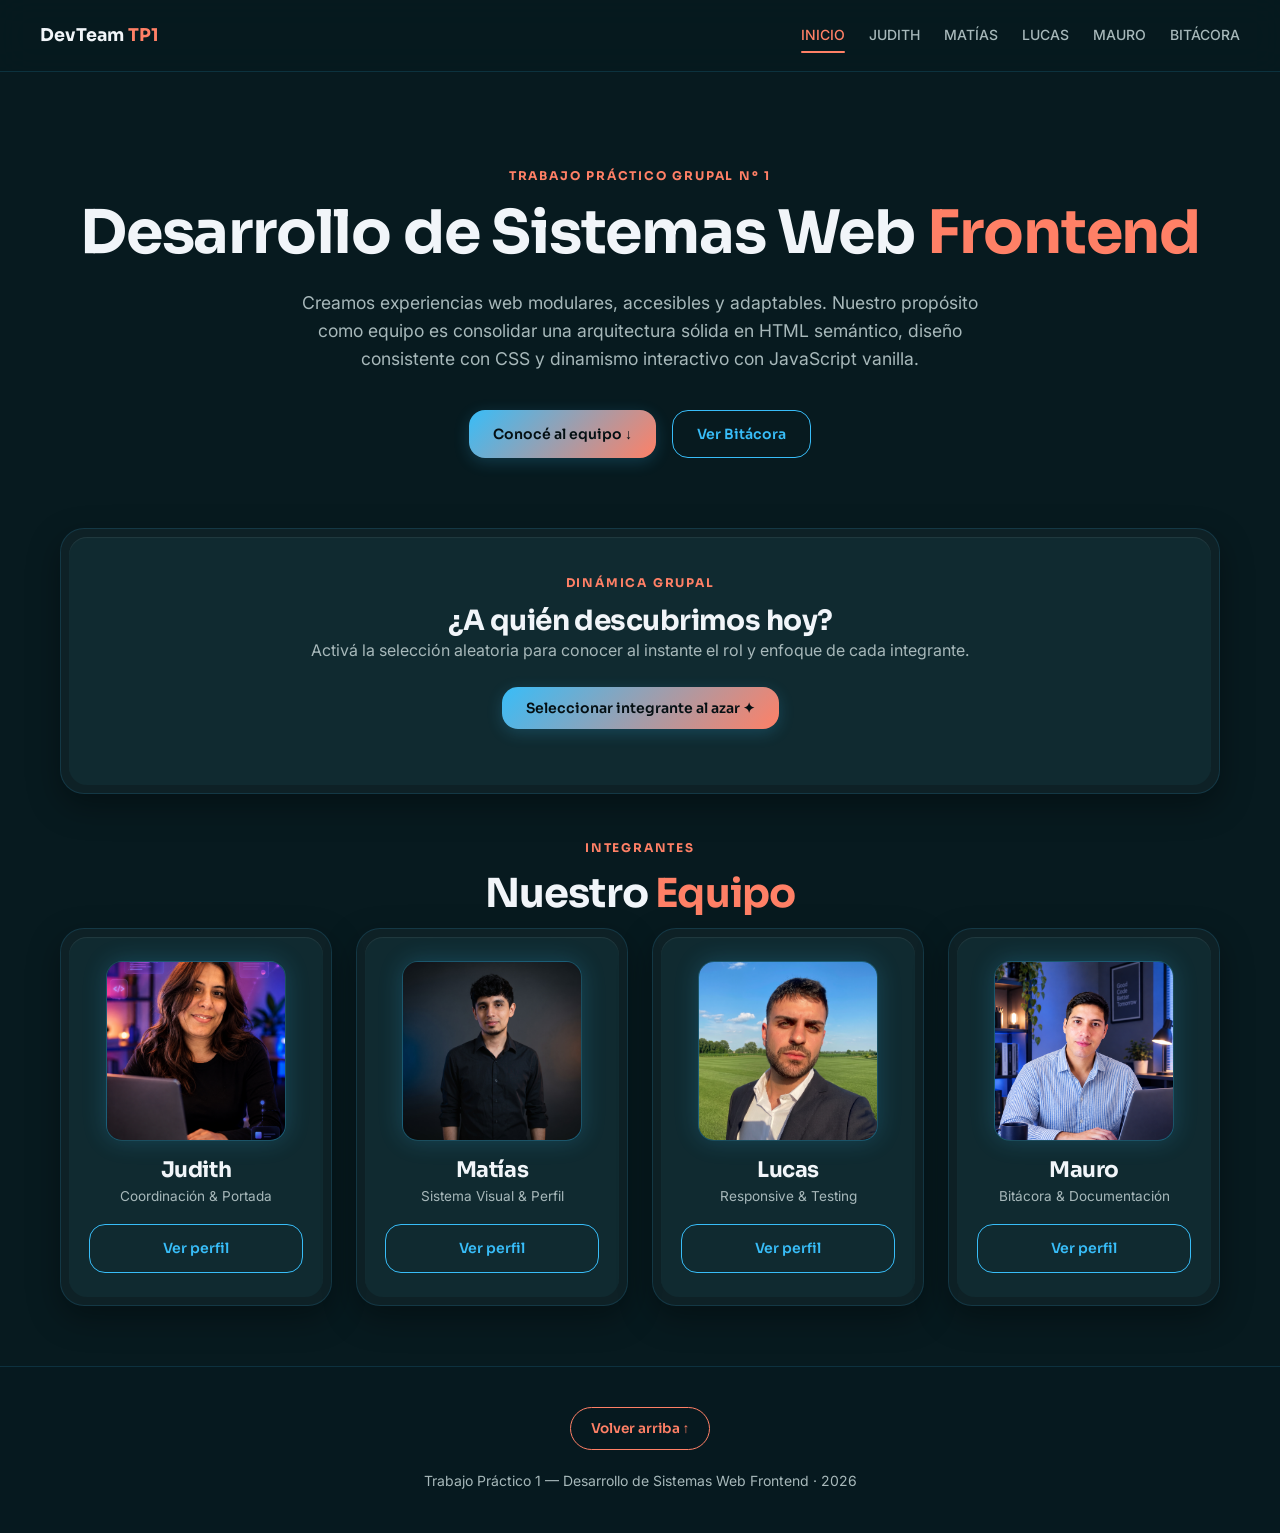
==== commit 99eb375d: "feat(perfil-responsive): completar perfil de Lucas, controles carrusel, favicon y bitacora grupal. L" ====
--- a/index.html
+++ b/index.html
@@ -4,6 +4,9 @@
     <meta charset="UTF-8">
     <meta name="viewport" content="width=device-width, initial-scale=1.0">
     <title>DevTeam | Desarrollo de Sistemas Web - Frontend</title>
+
+    <!-- Favicon Oficial -->
+    <link rel="icon" type="image/svg+xml" href="img/favicon.svg">
 
     <!-- Google Fonts -->
     <link rel="preconnect" href="https://fonts.googleapis.com">
@@ -105,9 +108,7 @@
                 <article class="double-bezel">
                     <div class="double-bezel-inner member-card-content">
                         <div class="member-avatar-slot">
-                            <img src="img/integrante3.png" alt="Avatar de Lucas" class="member-avatar-img" onerror="this.style.display='none'; this.nextElementSibling.style.display='flex';">
-                            <div class="member-avatar-icon" style="display: none;">💻</div>
-                            <span class="member-avatar-label">Lucas</span>
+                            <img src="img/lucas.png" alt="Avatar de Lucas" class="member-avatar-img">
                         </div>
                         <div>
                             <h3 class="member-name">Lucas</h3>
--- a/css/style.css
+++ b/css/style.css
@@ -73,6 +73,11 @@
     color: var(--color-bg);
 }
 
+img {
+    max-width: 100%;
+    height: auto;
+}
+
 /* Contenedor principal responsive */
 .container {
     width: min(90%, var(--max-width));
@@ -372,6 +377,7 @@
     width: 100%;
     height: 100%;
     object-fit: cover;
+    object-position: center;
     display: block;
 }
 
@@ -712,45 +718,52 @@
     transform: scale(1.25);
 }
 
-/* Carrusel - Botones */
+/* Cabecera de sección con controles de carrusel integrados */
+.section-header-with-controls {
+    display: flex;
+    justify-content: space-between;
+    align-items: flex-end;
+    gap: 16px;
+    margin-bottom: 16px;
+}
+
+.carousel-controls {
+    display: flex;
+    align-items: center;
+    gap: 10px;
+    flex-shrink: 0;
+}
+
+/* Botones de navegación del carrusel */
 .carousel-btn {
-    vertical-align: middle;
-    position: absolute;
-    top: 0px; 
-    bottom: 0px; 
-    width: 35px;
-    background: var(--color-surface);
-    border: none;
+    width: 42px;
+    height: 42px;
+    border-radius: var(--radius-medium);
+    background-color: var(--color-surface);
+    border: 1px solid var(--color-border);
     color: var(--color-text);
-    font-size: 2rem;
+    font-size: 1.4rem;
+    font-family: inherit;
+    line-height: 1;
     cursor: pointer;
-    z-index: 10;
-    display: flex;
+    display: inline-flex;
     align-items: center;
     justify-content: center;
-    transition: background var(--transition-fast), opacity var(--transition-fast), color var(--transition-fast);
-    opacity: 0;
-    border-radius: var(--radius-medium);
-    backdrop-filter: blur(4px);
-    -webkit-backdrop-filter: blur(4px);
-}
-
-.scroll-gallery-wrapper:hover .carousel-btn {
-    opacity: 1;
+    transition: all var(--transition-fast);
+    box-shadow: 0 4px 12px rgba(0, 0, 0, 0.25);
+    user-select: none;
 }
 
 .carousel-btn:hover {
-    background: var(--color-blue-dark);
-    color: var(--color-blue);
-    transform: scale(1.05);
-}
-
-.prev-btn {
-    left: -58px;
-}
-
-.next-btn {
-    right: -58px;
+    background-color: var(--color-surface-hover);
+    border-color: var(--color-coral);
+    color: var(--color-coral);
+    transform: translateY(-2px);
+    box-shadow: var(--shadow-glow-coral);
+}
+
+.carousel-btn:active {
+    transform: translateY(0);
 }
 
 
@@ -761,12 +774,23 @@
     background: linear-gradient(to top, rgba(7, 26, 31, 0.96) 0%, rgba(7, 26, 31, 0.85) 50%, rgba(7, 26, 31, 0.4) 100%);
     backdrop-filter: blur(6px);
     -webkit-backdrop-filter: blur(6px);
-    padding: 24px;
+    padding: 20px;
     display: flex;
     flex-direction: column;
-    justify-content: flex-end;
+    justify-content: flex-start;
+    overflow-y: auto;
+    scrollbar-width: none;
+    -webkit-overflow-scrolling: touch;
     opacity: 0;
     transition: opacity var(--transition-normal);
+}
+
+.media-overlay::-webkit-scrollbar {
+    display: none;
+}
+
+.media-overlay > :first-child {
+    margin-top: auto;
 }
 
 .media-card:hover .media-overlay,
@@ -813,10 +837,131 @@
     padding-top: 10px;
 }
 
-/* ------------------------------------
-       Parte responsiva perfil mati
-   ------------------------------------ */
+/* Optimizacion de tipografia y espaciado para tarjetas cuadradas de discos */
+.album-card .media-overlay {
+    padding: 16px 14px;
+}
+
+.album-card .media-tag {
+    font-size: 0.65rem;
+    margin-bottom: 2px;
+}
+
+.album-card .media-overlay-title {
+    font-size: 1rem;
+    line-height: 1.2;
+    margin-bottom: 2px;
+}
+
+.album-card .media-overlay-artist {
+    font-size: 0.82rem;
+    margin-bottom: 2px;
+}
+
+.album-card .media-overlay-meta {
+    font-size: 0.75rem;
+    margin-bottom: 6px;
+}
+
+.album-card .media-overlay-review {
+    font-size: 0.78rem;
+    line-height: 1.35;
+    padding-top: 6px;
+}
+
+/* --------------------------------------------------------------------------
+   11. Diseno Adaptativo Global (Responsive Design)
+       Breakpoints obligatorios por consigna: 1200px, 900px y 400px
+   -------------------------------------------------------------------------- */
+
+/* Breakpoint 1: max-width 1200px (Desktop medio / Laptop) */
+@media (max-width: 1200px) {
+    .container {
+        width: min(92%, var(--max-width));
+    }
+
+
+    .team-grid {
+        grid-template-columns: repeat(auto-fit, minmax(220px, 1fr));
+        gap: 20px;
+    }
+}
+
+/* Breakpoint 2: max-width 900px (Tablets y pantallas intermedias) */
 @media (max-width: 900px) {
+    :root {
+        --navbar-height: auto;
+    }
+
+    /* Navbar adaptada */
+    .navbar {
+        position: sticky;
+        height: auto;
+        padding: 12px 0;
+    }
+
+    .navbar-content {
+        flex-direction: column;
+        gap: 12px;
+        text-align: center;
+    }
+
+    .nav-links {
+        gap: 12px 18px;
+        flex-wrap: wrap;
+        justify-content: center;
+    }
+
+    /* Hero general y portada */
+    .hero-section {
+        padding: 40px 0 24px 0;
+    }
+
+    .hero-title {
+        font-size: clamp(1.8rem, 4.5vw, 2.5rem);
+    }
+
+    .hero-description {
+        font-size: 1rem;
+        padding: 0 8px;
+    }
+
+    /* Grilla de integrantes en 2 columnas */
+    .team-grid {
+        grid-template-columns: repeat(2, 1fr);
+        gap: 20px;
+    }
+
+    /* Tarjetas de doble reborde */
+    .double-bezel-inner {
+        padding: 24px;
+    }
+
+    /* Seccion Hero de perfiles */
+    .profile-hero-layout {
+        flex-direction: column;
+        text-align: center;
+        gap: 24px;
+    }
+
+    .profile-avatar-wrapper {
+        max-width: 170px;
+        margin: 0 auto;
+    }
+
+    .profile-details {
+        min-width: 100%;
+    }
+
+    .profile-meta-info {
+        justify-content: center;
+    }
+
+    .profile-socials {
+        justify-content: center;
+    }
+
+    /* Carrusel de peliculas y discos */
     .media-card {
         flex: 0 0 220px;
         width: 220px;
@@ -824,21 +969,153 @@
     }
 
     .media-card.album-card {
-        flex: 0 0 240px;
-        width: 240px;
-        min-width: 240px;
-    }
-    .prev-btn {
-        left: -48px;
-    }
-
-    .next-btn {
-        right: -48px;
-    }
-
-}
-
+        flex: 0 0 250px;
+        width: 250px;
+        min-width: 250px;
+    }
+
+    .album-card .media-overlay {
+        padding: 14px 12px;
+    }
+
+    .album-card .media-overlay-title {
+        font-size: 0.95rem;
+    }
+
+    .album-card .media-overlay-review {
+        font-size: 0.76rem;
+        line-height: 1.3;
+    }
+
+    .carousel-btn {
+        width: 38px;
+        height: 38px;
+        font-size: 1.25rem;
+    }
+}
+
+/* Breakpoint 3: max-width 400px (Mobile / Smartphones compactos) */
 @media (max-width: 400px) {
+    .container {
+        width: 94%;
+    }
+
+    /* Navbar compacta sin desborde */
+    .navbar {
+        padding: 10px 0;
+    }
+
+    .navbar-content {
+        flex-direction: column;
+        gap: 8px;
+    }
+
+    .nav-brand {
+        font-size: 1rem;
+    }
+
+    .nav-back {
+        font-size: 0.78rem;
+        padding: 6px 14px;
+        width: 100%;
+        justify-content: center;
+    }
+
+    .nav-links {
+        gap: 6px 10px;
+        flex-wrap: wrap;
+        justify-content: center;
+        width: 100%;
+    }
+
+    .nav-links a {
+        font-size: 0.72rem;
+        padding: 4px 6px;
+    }
+
+    /* Tipografias y encabezados */
+    h1 {
+        font-size: 1.65rem;
+    }
+
+    h2 {
+        font-size: 1.35rem;
+    }
+
+    h3 {
+        font-size: 1.15rem;
+    }
+
+    /* Hero section */
+    .hero-section {
+        padding: 24px 0 16px 0;
+    }
+
+    .hero-actions {
+        flex-direction: column;
+        width: 100%;
+    }
+
+    .hero-actions .btn {
+        width: 100%;
+        justify-content: center;
+    }
+
+    /* Grilla de equipo: 1 columna completa */
+    .team-grid {
+        grid-template-columns: 1fr;
+        gap: 16px;
+    }
+
+    /* Doble reborde adaptado para maximizar area util */
+    .double-bezel {
+        padding: 4px;
+    }
+
+    .double-bezel-inner {
+        padding: 16px 12px;
+    }
+
+    /* Perfil individual */
+    .profile-main-content {
+        padding-top: 16px;
+    }
+
+    .profile-name {
+        font-size: 1.6rem;
+    }
+
+    .profile-avatar-wrapper {
+        max-width: 140px;
+    }
+
+    .profile-meta-info {
+        flex-direction: column;
+        gap: 6px;
+        align-items: center;
+        font-size: 0.85rem;
+    }
+
+    .profile-socials {
+        flex-direction: column;
+        width: 100%;
+    }
+
+    .profile-socials a {
+        width: 100%;
+        justify-content: center;
+    }
+
+    .profile-list li {
+        font-size: 0.88rem;
+    }
+
+    /* Carrusel y tarjetas de peliculas / discos */
+    .scroll-gallery {
+        gap: 14px;
+        padding: 8px 2px 18px 2px;
+    }
+
     .media-card {
         flex: 0 0 190px;
         width: 190px;
@@ -846,24 +1123,68 @@
     }
 
     .media-card.album-card {
-        flex: 0 0 200px;
-        width: 200px;
-        min-width: 200px;
+        flex: 0 0 230px;
+        width: 230px;
+        min-width: 230px;
     }
 
     .media-overlay {
-        padding: 16px;
+        padding: 12px;
     }
 
     .media-overlay-title {
-        font-size: 1rem;
+        font-size: 0.92rem;
     }
 
     .media-overlay-review {
-        font-size: 0.78rem;
-    }
-
-    .prev-btn {
-        left: -38px;
-    }
-}
+        font-size: 0.75rem;
+        line-height: 1.3;
+    }
+
+    .album-card .media-overlay {
+        padding: 10px 8px;
+    }
+
+    .album-card .media-overlay-title {
+        font-size: 0.88rem;
+    }
+
+    .album-card .media-overlay-artist {
+        font-size: 0.74rem;
+    }
+
+    .album-card .media-overlay-meta {
+        font-size: 0.68rem;
+        margin-bottom: 4px;
+    }
+
+    .album-card .media-overlay-review {
+        font-size: 0.70rem;
+        line-height: 1.25;
+        padding-top: 4px;
+    }
+
+    .section-header-with-controls {
+        align-items: center;
+    }
+
+    .carousel-btn {
+        width: 34px;
+        height: 34px;
+        font-size: 1.1rem;
+    }
+
+    /* Botones y controles accesibles */
+    .btn {
+        padding: 10px 16px;
+        font-size: 0.85rem;
+        min-height: 44px;
+    }
+
+    /* Footer */
+    .footer-content {
+        flex-direction: column;
+        gap: 12px;
+        text-align: center;
+    }
+}
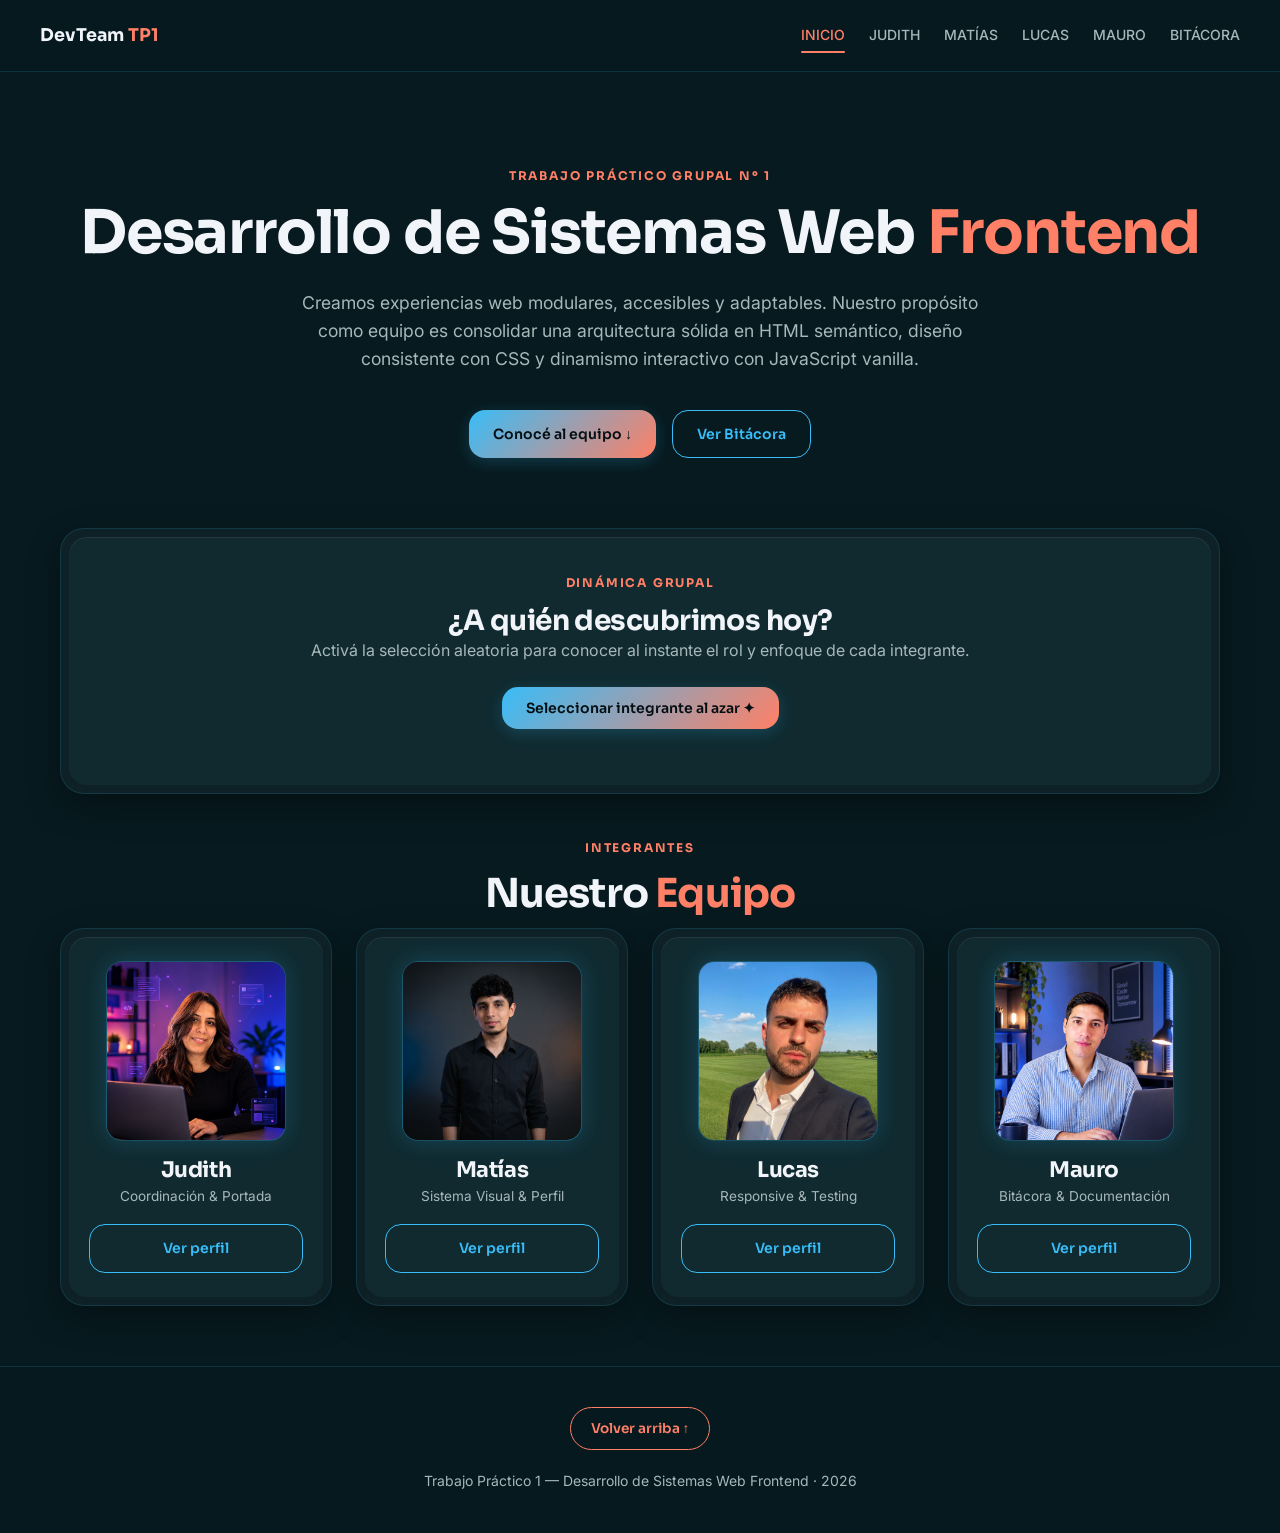
==== commit 9913ec36: "fix: correccion codigo Limpieza de atributos style y de codigo js embebido en archivos html" ====
--- a/index.html
+++ b/index.html
@@ -52,17 +52,17 @@
         <!-- Interacción JS de Portada -->
         <section class="spotlight-interactive-section">
             <div class="double-bezel">
-                <div class="double-bezel-inner" style="text-align: center;">
+                <div class="double-bezel-inner text-center">
                     <span class="eyebrow">Dinámica Grupal</span>
                     <h3>¿A quién descubrimos hoy?</h3>
-                    <p style="margin-bottom: 24px;">Activá la selección aleatoria para conocer al instante el rol y enfoque de cada integrante.</p>
+                    <p class="mb-4">Activá la selección aleatoria para conocer al instante el rol y enfoque de cada integrante.</p>
                     
                     <button id="btn-random-member" class="btn btn-primary" type="button">
                         Seleccionar integrante al azar ✦
                     </button>
 
                     <!-- Salida del script JS -->
-                    <div id="random-member-display" style="margin-top: 24px;" aria-live="polite"></div>
+                    <div id="random-member-display" class="mt-4" aria-live="polite"></div>
                 </div>
             </div>
         </section>
@@ -123,8 +123,8 @@
                     <div class="double-bezel-inner member-card-content">
                         <div class="member-avatar-slot">
                             <img src="img/mauro.png" alt="Avatar de Mauro" class="member-avatar-img" onerror="this.style.display='none'; this.nextElementSibling.style.display='flex';">
-                            <div class="member-avatar-icon" style="display: none;">📝</div>
-                            <span class="member-avatar-label" style="display: none;">Mauro</span>
+                            <div class="member-avatar-icon d-none">📝</div>
+                            <span class="member-avatar-label d-none">Mauro</span>
                         </div>
                         <div>
                             <h3 class="member-name">Mauro</h3>
--- a/css/style.css
+++ b/css/style.css
@@ -638,6 +638,33 @@
 
 .profile-cards-grid {
     grid-template-columns: repeat(auto-fit, minmax(280px, 1fr));
+}
+
+.mt-2 { margin-top: 10px; }
+.mt-4 { margin-top: 24px; }
+.mb-2 { margin-bottom: 12px; }
+.pb-2 { padding-bottom: 20px; }
+.d-none { display: none; }
+
+/* Estilos de la tarjeta dinámica de portada (Spotlight) */
+.spotlight-title {
+    font-size: 1.2rem;
+    color: var(--color-coral);
+    margin-bottom: 4px;
+}
+.spotlight-role {
+    font-size: 0.85rem;
+    color: var(--color-blue);
+    margin-bottom: 8px;
+    font-weight: 600;
+}
+.spotlight-desc {
+    font-size: 0.9rem;
+    margin-bottom: 12px;
+}
+.spotlight-btn {
+    padding: 6px 14px;
+    font-size: 0.8rem;
 }
 
 /* ========================================================================= 
